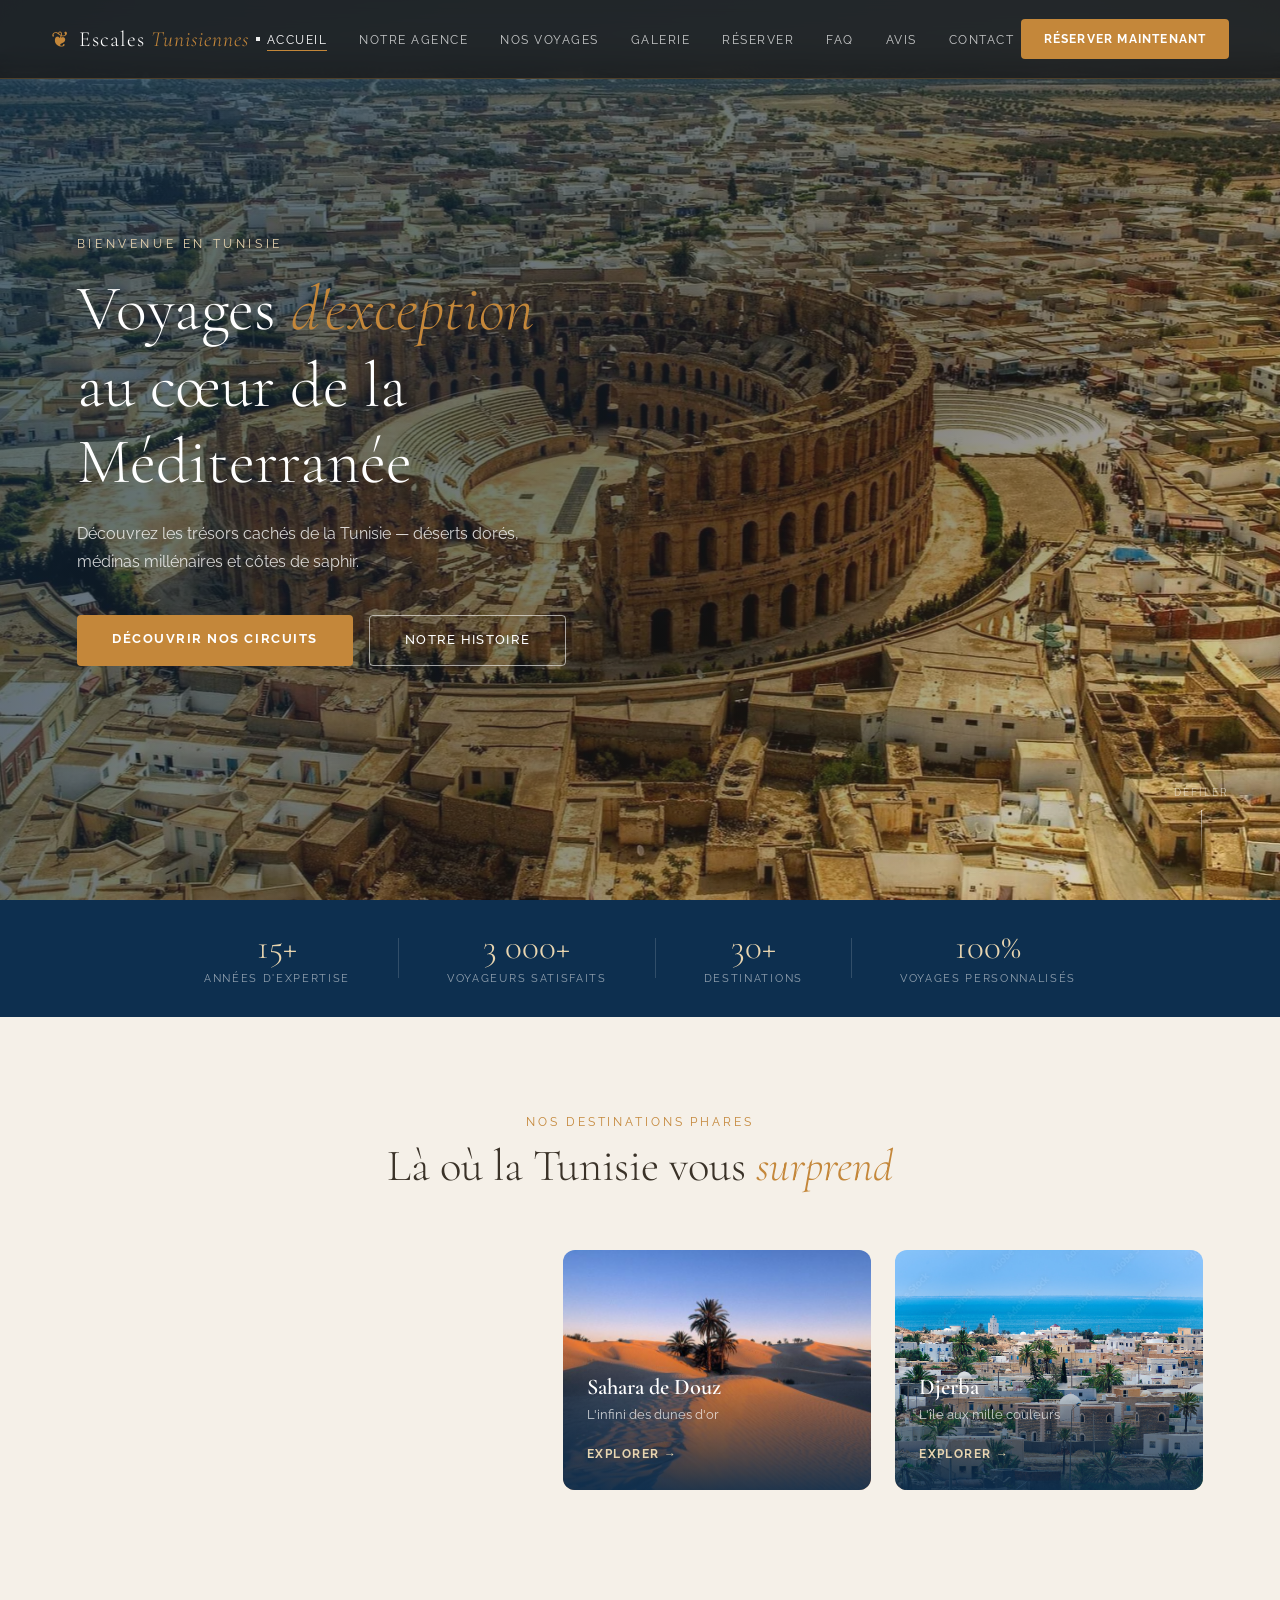
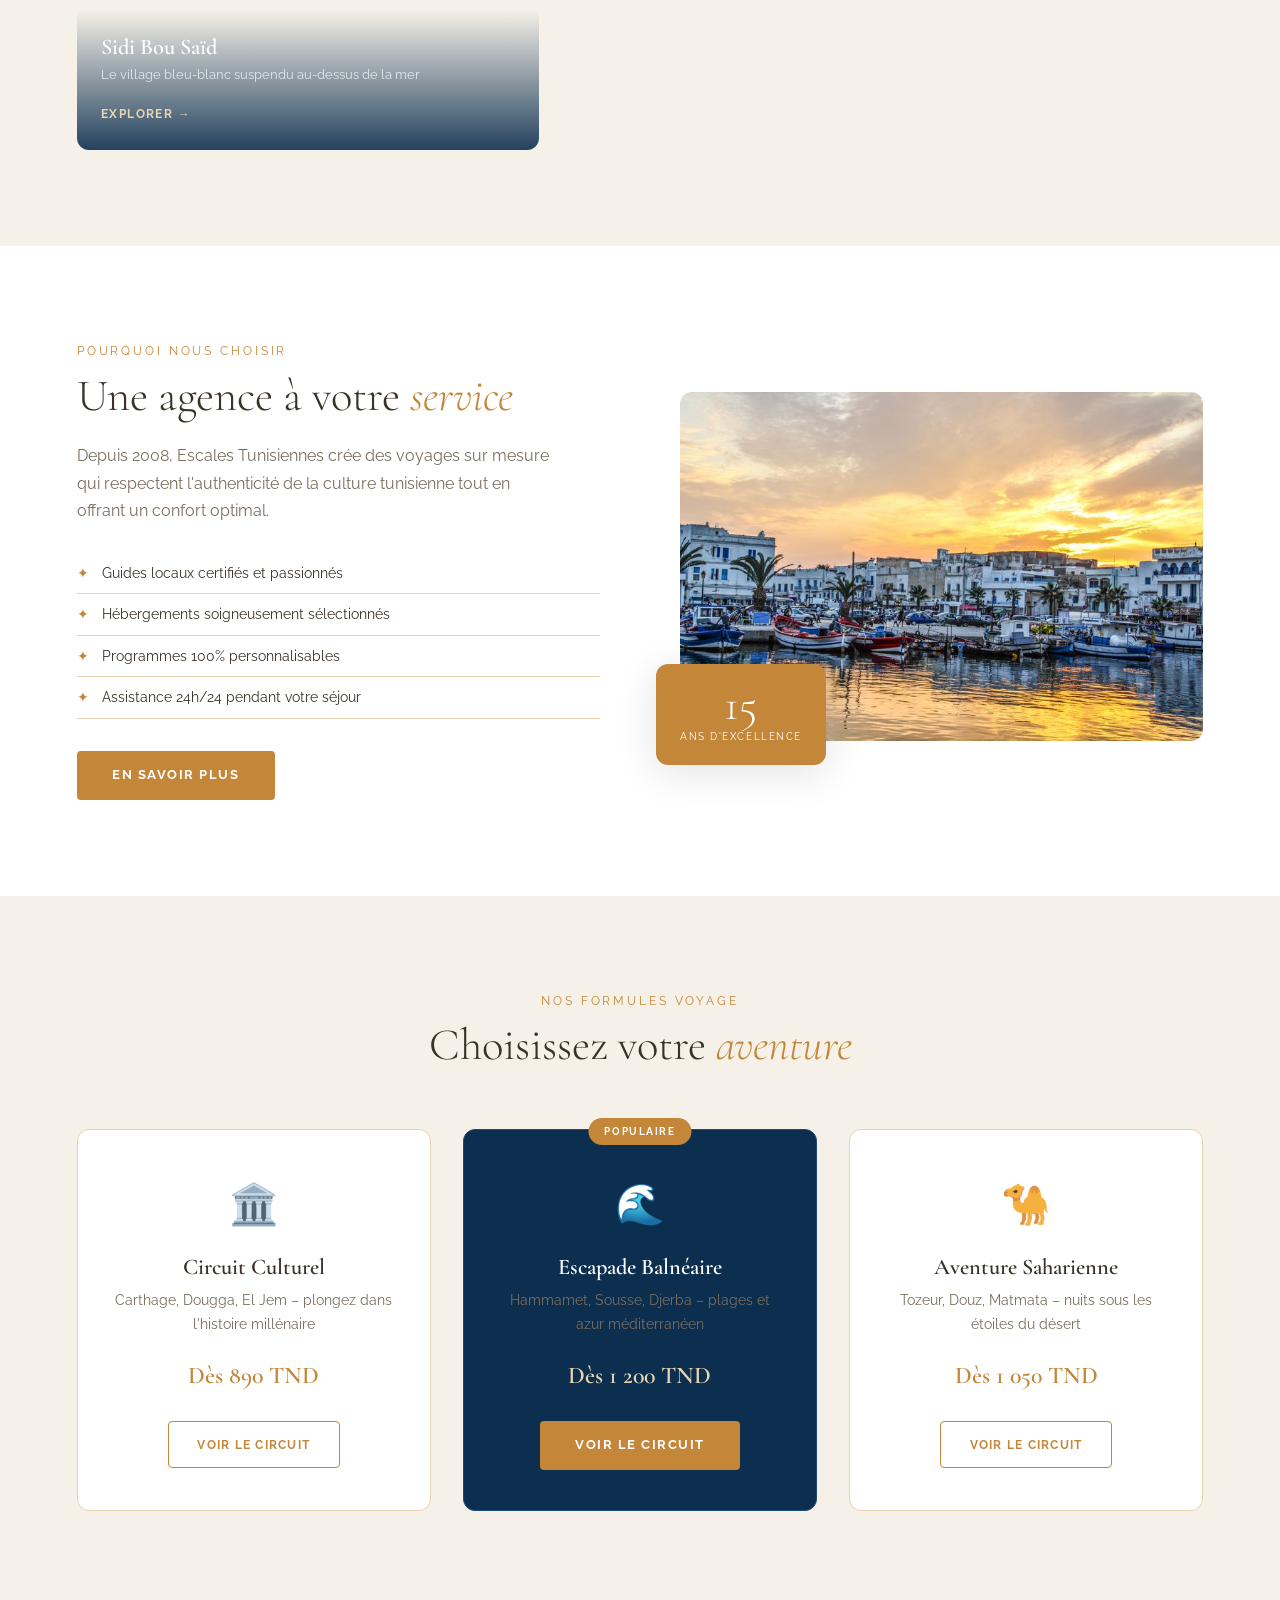
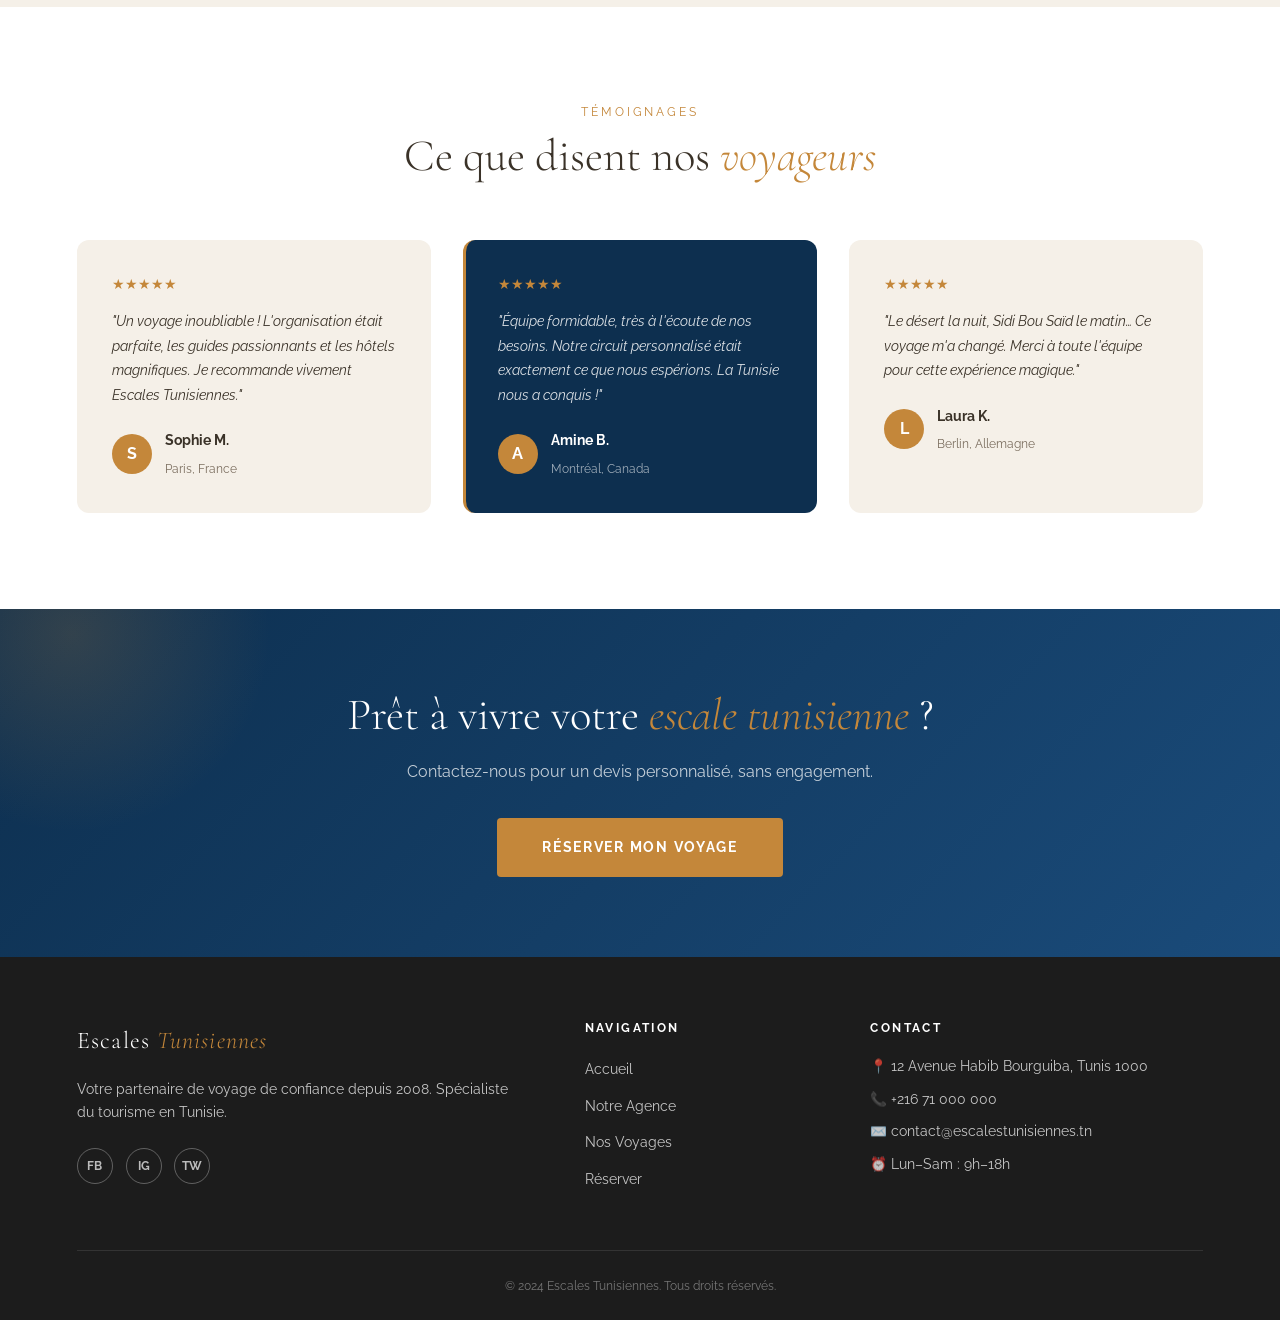
==== index.html @ ea6f3dd5 "project done" ====
<!DOCTYPE html>
<html lang="fr">
<head>
  <meta charset="UTF-8" />
  <meta name="viewport" content="width=device-width, initial-scale=1.0"/>
  <title>Escales Tunisiennes – Agence de Voyage</title>
  <link rel="stylesheet" href="style.css" />
  <link href="https://fonts.googleapis.com/css2?family=Cormorant+Garamond:ital,wght@0,300;0,400;0,600;1,300;1,400&family=Raleway:wght@300;400;500;700&display=swap" rel="stylesheet"/>
</head>
<body>

  <!-- NAVIGATION -->
  <nav class="navbar">
    <div class="nav-logo">
      <span class="logo-arabic">&#x2766;</span>
      <span class="logo-text">Escales <em>Tunisiennes</em></span>
    </div>
    <button class="nav-toggle" aria-label="Ouvrir le menu" aria-expanded="false" type="button">
      <span></span>
      <span></span>
      <span></span>
    </button>
    <ul class="nav-links">
      <li><a href="index.html" class="active">Accueil</a></li>
      <li><a href="about.html">Notre Agence</a></li>
      <li><a href="products.html">Nos Voyages</a></li>
      <li><a href="gallery.html">Galerie</a></li>
      <li><a href="order.html">Réserver</a></li>
      <li><a href="faq.html">FAQ</a></li>
      <li><a href="testimonials.html" >Avis</a></li>
      <li><a href="contact.html">Contact</a></li>
    </ul>
    <a href="order.html" class="nav-cta">Réserver maintenant</a>
  </nav>

  <!-- HERO -->
  <header class="hero">
    <div class="hero-overlay"></div>
    <div class="hero-content">
      <p class="hero-tagline">Bienvenue en Tunisie</p>
      <h1 class="hero-title">Voyages <em>d'exception</em><br/>au cœur de la Méditerranée</h1>
      <p class="hero-sub">Découvrez les trésors cachés de la Tunisie — déserts dorés, médinas millénaires et côtes de saphir.</p>
      <div class="hero-actions">
        <a href="products.html" class="btn-primary">Découvrir nos circuits</a>
        <a href="about.html" class="btn-ghost">Notre histoire</a>
      </div>
    </div>
    <div class="hero-scroll">
      <span>Défiler</span>
      <div class="scroll-line"></div>
    </div>
  </header>

  <!-- STATS -->
  <section class="stats-bar">
    <div class="stat"><span class="stat-num">15+</span><span class="stat-label">Années d'expertise</span></div>
    <div class="stat-divider"></div>
    <div class="stat"><span class="stat-num">3 000+</span><span class="stat-label">Voyageurs satisfaits</span></div>
    <div class="stat-divider"></div>
    <div class="stat"><span class="stat-num">30+</span><span class="stat-label">Destinations</span></div>
    <div class="stat-divider"></div>
    <div class="stat"><span class="stat-num">100%</span><span class="stat-label">Voyages personnalisés</span></div>
  </section>

  <!-- FEATURED DESTINATIONS -->
  <section class="section destinations">
    <div class="section-header">
      <p class="section-label">Nos destinations phares</p>
      <h2>Là où la Tunisie vous <em>surprend</em></h2>
    </div>
    <div class="dest-grid">
      <div class="dest-card dest-large">
        <div class="dest-img" style="background-image:url('src/sidi-bou-said.jpg')"></div>
        <div class="dest-info">
          <h3>Sidi Bou Saïd</h3>
          <p>Le village bleu-blanc suspendu au-dessus de la mer</p>
          <a href="products.html" class="dest-link">Explorer →</a>
        </div>
      </div>
      <div class="dest-card">
        <div class="dest-img" style="background-image:url('src/douz.jpg')"></div>
        <div class="dest-info">
          <h3>Sahara de Douz</h3>
          <p>L'infini des dunes d'or</p>
          <a href="products.html" class="dest-link">Explorer →</a>
        </div>
      </div>
      <div class="dest-card">
        <div class="dest-img" style="background-image:url('src/djerba.jpg')"></div>
        <div class="dest-info">
          <h3>Djerba</h3>
          <p>L'île aux mille couleurs</p>
          <a href="products.html" class="dest-link">Explorer →</a>
        </div>
      </div>
    </div>
  </section>

  <!-- WHY US -->
  <section class="section why-us">
    <div class="why-text">
      <p class="section-label">Pourquoi nous choisir</p>
      <h2>Une agence à votre <em>service</em></h2>
      <p class="why-desc">Depuis 2008, Escales Tunisiennes crée des voyages sur mesure qui respectent l'authenticité de la culture tunisienne tout en offrant un confort optimal.</p>
      <ul class="why-list">
        <li><span class="why-icon">✦</span> Guides locaux certifiés et passionnés</li>
        <li><span class="why-icon">✦</span> Hébergements soigneusement sélectionnés</li>
        <li><span class="why-icon">✦</span> Programmes 100% personnalisables</li>
        <li><span class="why-icon">✦</span> Assistance 24h/24 pendant votre séjour</li>
      </ul>
      <a href="about.html" class="btn-primary">En savoir plus</a>
    </div>
    <div class="why-image">
      <div class="why-img-wrap">
        <img src="src\Le port de Bizerte.jpg" alt="Voyage Tunisie" />
        <div class="why-badge">
          <span class="badge-num">15</span>
          <span class="badge-txt">ans d'excellence</span>
        </div>
      </div>
    </div>
  </section>

  <!-- PACKAGES PREVIEW -->
  <section class="section packages">
    <div class="section-header">
      <p class="section-label">Nos formules voyage</p>
      <h2>Choisissez votre <em>aventure</em></h2>
    </div>
    <div class="pkg-grid">
      <div class="pkg-card">
        <div class="pkg-icon">🏛️</div>
        <h3>Circuit Culturel</h3>
        <p>Carthage, Dougga, El Jem – plongez dans l'histoire millénaire</p>
        <span class="pkg-price">Dès 890 TND</span>
        <a href="products.html" class="btn-outline">Voir le circuit</a>
      </div>
      <div class="pkg-card pkg-featured">
        <div class="pkg-badge-top">Populaire</div>
        <div class="pkg-icon">🌊</div>
        <h3>Escapade Balnéaire</h3>
        <p>Hammamet, Sousse, Djerba – plages et azur méditerranéen</p>
        <span class="pkg-price">Dès 1 200 TND</span>
        <a href="products.html" class="btn-primary">Voir le circuit</a>
      </div>
      <div class="pkg-card">
        <div class="pkg-icon">🐪</div>
        <h3>Aventure Saharienne</h3>
        <p>Tozeur, Douz, Matmata – nuits sous les étoiles du désert</p>
        <span class="pkg-price">Dès 1 050 TND</span>
        <a href="products.html" class="btn-outline">Voir le circuit</a>
      </div>
    </div>
  </section>

  <!-- TESTIMONIALS -->
  <section class="section testimonials">
    <div class="section-header">
      <p class="section-label">Témoignages</p>
      <h2>Ce que disent nos <em>voyageurs</em></h2>
    </div>
    <div class="testi-grid">
      <div class="testi-card">
        <div class="testi-stars">★★★★★</div>
        <p>"Un voyage inoubliable ! L'organisation était parfaite, les guides passionnants et les hôtels magnifiques. Je recommande vivement Escales Tunisiennes."</p>
        <div class="testi-author">
          <div class="testi-avatar">S</div>
          <div><strong>Sophie M.</strong><br/><small>Paris, France</small></div>
        </div>
      </div>
      <div class="testi-card testi-highlight">
        <div class="testi-stars">★★★★★</div>
        <p>"Équipe formidable, très à l'écoute de nos besoins. Notre circuit personnalisé était exactement ce que nous espérions. La Tunisie nous a conquis !"</p>
        <div class="testi-author">
          <div class="testi-avatar">A</div>
          <div><strong>Amine B.</strong><br/><small>Montréal, Canada</small></div>
        </div>
      </div>
      <div class="testi-card">
        <div class="testi-stars">★★★★★</div>
        <p>"Le désert la nuit, Sidi Bou Saïd le matin… Ce voyage m'a changé. Merci à toute l'équipe pour cette expérience magique."</p>
        <div class="testi-author">
          <div class="testi-avatar">L</div>
          <div><strong>Laura K.</strong><br/><small>Berlin, Allemagne</small></div>
        </div>
      </div>
    </div>
  </section>

  <!-- CTA BANNER -->
  <section class="cta-banner">
    <div class="cta-content">
      <h2>Prêt à vivre votre <em>escale tunisienne</em> ?</h2>
      <p>Contactez-nous pour un devis personnalisé, sans engagement.</p>
      <a href="order.html" class="btn-primary btn-large">Réserver mon voyage</a>
    </div>
  </section>

  <!-- FOOTER / CONTACT -->
  <footer id="contact" class="footer">
    <div class="footer-grid">
      <div class="footer-brand">
        <div class="logo-text">Escales <em>Tunisiennes</em></div>
        <p>Votre partenaire de voyage de confiance depuis 2008. Spécialiste du tourisme en Tunisie.</p>
        <div class="social-links">
          <a href="#">FB</a>
          <a href="#">IG</a>
          <a href="#">TW</a>
        </div>
      </div>
      <div class="footer-nav">
        <h4>Navigation</h4>
        <ul>
          <li><a href="index.html">Accueil</a></li>
          <li><a href="about.html">Notre Agence</a></li>
          <li><a href="products.html">Nos Voyages</a></li>
          <li><a href="order.html">Réserver</a></li>
        </ul>
      </div>
      <div class="footer-contact">
        <h4>Contact</h4>
        <p>📍 12 Avenue Habib Bourguiba, Tunis 1000</p>
        <p>📞 +216 71 000 000</p>
        <p>✉️ contact@escalestunisiennes.tn</p>
        <p>⏰ Lun–Sam : 9h–18h</p>
      </div>
    </div>
    <div class="footer-bottom">
      <p>© 2024 Escales Tunisiennes. Tous droits réservés.</p>
    </div>
  </footer>

  <script>
    const navbar = document.querySelector('.navbar');
    const navToggle = document.querySelector('.nav-toggle');

    navToggle.addEventListener('click', () => {
      const isOpen = navbar.classList.toggle('nav-open');
      navToggle.setAttribute('aria-expanded', isOpen);
    });

    document.addEventListener('click', (event) => {
      if (!navbar.contains(event.target) && navbar.classList.contains('nav-open')) {
        navbar.classList.remove('nav-open');
        navToggle.setAttribute('aria-expanded', 'false');
      }
    });
  </script>
</body>
</html>
---- style.css ----
/* ============================================================
   ESCALES TUNISIENNES – Style global
   Esthétique : Méditerranéen luxueux – crème, ocre, bleu saphir
   ============================================================ */

:root {
  --cream:    #F5F0E8;
  --sand:     #E8D5B0;
  --ocre:     #C4873A;
  --ocre-dark:#9E6828;
  --sapphire: #1A4B7A;
  --sapphire-dark: #0D2F4F;
  --olive:    #5C6B3A;
  --dark:     #1C1C1C;
  --white:    #FFFFFF;
  --text:     #3A3228;
  --text-light:#7A6D5E;
  --shadow:   0 8px 40px rgba(28,28,28,0.12);
  --shadow-sm:0 4px 20px rgba(28,28,28,0.08);
  --radius:   4px;
  --radius-lg:12px;
  --font-display: 'Cormorant Garamond', Georgia, serif;
  --font-body:    'Raleway', sans-serif;
  --transition:   0.3s ease;
}

*, *::before, *::after { box-sizing: border-box; margin:0; padding:0; }

html { scroll-behavior: smooth; }

body {
  font-family: var(--font-body);
  color: var(--text);
  background: var(--cream);
  line-height: 1.7;
  overflow-x: hidden;
}

img { max-width:100%; display:block; }
a { text-decoration: none; color: inherit; }
ul { list-style: none; }

/* ── TYPOGRAPHY ── */
h1, h2, h3, h4 { font-family: var(--font-display); line-height: 1.2; }
h1 { font-size: clamp(2.4rem, 5vw, 4.2rem); font-weight: 300; }
h2 { font-size: clamp(1.8rem, 3.5vw, 3rem); font-weight: 300; }
h3 { font-size: 1.4rem; font-weight: 600; }
em { font-style: italic; color: var(--ocre); }

.section-label {
  font-family: var(--font-body);
  font-size: 0.72rem;
  letter-spacing: 0.25em;
  text-transform: uppercase;
  color: var(--ocre);
  margin-bottom: 0.5rem;
}

/* ── BUTTONS ── */
.btn-primary {
  display: inline-block;
  background: var(--ocre);
  color: var(--white);
  padding: 0.85rem 2.2rem;
  font-family: var(--font-body);
  font-size: 0.8rem;
  font-weight: 700;
  letter-spacing: 0.12em;
  text-transform: uppercase;
  border-radius: var(--radius);
  transition: background var(--transition), transform var(--transition);
}
.btn-primary:hover { background: var(--ocre-dark); transform: translateY(-2px); }
.btn-primary.btn-large { padding: 1.1rem 2.8rem; font-size: 0.9rem; }

.btn-ghost {
  display: inline-block;
  color: var(--white);
  border: 1px solid rgba(255,255,255,0.6);
  padding: 0.85rem 2.2rem;
  font-size: 0.8rem;
  font-weight: 500;
  letter-spacing: 0.1em;
  text-transform: uppercase;
  border-radius: var(--radius);
  transition: all var(--transition);
}
.btn-ghost:hover { background: rgba(255,255,255,0.15); }

.btn-outline {
  display: inline-block;
  border: 1.5px solid var(--ocre);
  color: var(--ocre);
  padding: 0.75rem 1.8rem;
  font-size: 0.78rem;
  font-weight: 700;
  letter-spacing: 0.1em;
  text-transform: uppercase;
  border-radius: var(--radius);
  transition: all var(--transition);
}
.btn-outline:hover { background: var(--ocre); color: var(--white); }

/* ── NAVBAR ── */
.navbar {
  position: fixed;
  top: 0; left: 0; right: 0;
  z-index: 100;
  display: flex;
  align-items: center;
  justify-content: space-between;
  padding: 1.2rem 4%;
  background: rgba(28,28,28,0.85);
  backdrop-filter: blur(12px);
  border-bottom: 1px solid rgba(196,135,58,0.3);
}

.nav-logo {
  display: flex;
  align-items: center;
  gap: 0.6rem;
}
.logo-arabic { color: var(--ocre); font-size: 1.4rem; }
.logo-text {
  font-family: var(--font-display);
  font-size: 1.35rem;
  font-weight: 300;
  color: var(--white);
  letter-spacing: 0.05em;
}
.logo-text em { color: var(--ocre); }

.nav-links {
  display: flex;
  gap: 2rem;
}
.nav-links a {
  color: rgba(255,255,255,0.75);
  font-size: 0.78rem;
  letter-spacing: 0.12em;
  text-transform: uppercase;
  transition: color var(--transition);
  position: relative;
}
.nav-links a::after {
  content:'';
  position:absolute;
  bottom:-4px; left:0; right:100%;
  height:1px;
  background: var(--ocre);
  transition: right var(--transition);
}
.nav-links a:hover, .nav-links a.active { color: var(--white); }
.nav-links a:hover::after, .nav-links a.active::after { right:0; }

.nav-cta {
  background: var(--ocre);
  color: var(--white);
  padding: 0.6rem 1.4rem;
  font-size: 0.75rem;
  font-weight: 700;
  letter-spacing: 0.1em;
  text-transform: uppercase;
  border-radius: var(--radius);
  transition: background var(--transition);
}
.nav-cta:hover { background: var(--ocre-dark); }

/* ── HERO ── */
.hero {
  position: relative;
  min-height: 100vh;
  display: flex;
  align-items: center;
  background: url('src/fs9cuqwn1dnae8w67g74.webp') center/cover no-repeat;
  overflow: hidden;
}
.hero-overlay {
  position: absolute;
  inset: 0;
  background: linear-gradient(135deg, rgba(13,47,79,0.75) 0%, rgba(28,28,28,0.55) 60%, rgba(196,135,58,0.2) 100%);
}
.hero-content {
  position: relative;
  z-index: 2;
  max-width: 720px;
  padding: 0 6%;
  animation: fadeUp 1s ease forwards;
}
.hero-tagline {
  font-size: 0.75rem;
  letter-spacing: 0.3em;
  text-transform: uppercase;
  color: var(--sand);
  margin-bottom: 1rem;
}
.hero-title {
  color: var(--white);
  margin-bottom: 1.2rem;
}
.hero-sub {
  color: rgba(255,255,255,0.8);
  font-size: 1rem;
  max-width: 500px;
  margin-bottom: 2.5rem;
}
.hero-actions { display: flex; gap: 1rem; flex-wrap: wrap; }

.hero-scroll {
  position: absolute;
  bottom: 2.5rem;
  right: 4%;
  display: flex;
  flex-direction: column;
  align-items: center;
  gap: 0.5rem;
  color: rgba(255,255,255,0.6);
  font-size: 0.65rem;
  letter-spacing: 0.2em;
  text-transform: uppercase;
}
.scroll-line {
  width: 1px;
  height: 50px;
  background: linear-gradient(to bottom, rgba(255,255,255,0.6), transparent);
  animation: scrollPulse 2s ease-in-out infinite;
}

/* ── STATS BAR ── */
.stats-bar {
  display: flex;
  justify-content: center;
  align-items: center;
  gap: 0;
  background: var(--sapphire-dark);
  padding: 1.8rem 4%;
}
.stat { text-align: center; padding: 0 3rem; }
.stat-num {
  display: block;
  font-family: var(--font-display);
  font-size: 2.2rem;
  font-weight: 300;
  color: var(--sand);
  line-height: 1;
}
.stat-label {
  display: block;
  font-size: 0.7rem;
  letter-spacing: 0.15em;
  text-transform: uppercase;
  color: rgba(255,255,255,0.55);
  margin-top: 0.3rem;
}
.stat-divider { width: 1px; height: 40px; background: rgba(255,255,255,0.15); }

/* ── SECTION GENERIC ── */
.section { padding: 6rem 6%; }
.section-header {
  text-align: center;
  margin-bottom: 3.5rem;
}
.section-header h2 { margin-top: 0.3rem; }

/* ── DESTINATIONS ── */
.dest-grid {
  display: grid;
  grid-template-columns: 1.5fr 1fr 1fr;
  gap: 1.5rem;
}
.dest-card {
  position: relative;
  overflow: hidden;
  border-radius: var(--radius-lg);
  cursor: pointer;
}
.dest-large { grid-row: span 2; }
.dest-img {
  width: 100%;
  height: 100%;
  min-height: 240px;
  background-size: cover;
  background-position: center;
  transition: transform 0.6s ease;
}
.dest-large .dest-img { min-height: 500px; }
.dest-card:hover .dest-img { transform: scale(1.05); }
.dest-info {
  position: absolute;
  bottom: 0; left: 0; right: 0;
  padding: 1.5rem;
  background: linear-gradient(to top, rgba(13,47,79,0.9), transparent);
  color: var(--white);
}
.dest-info h3 { font-size: 1.4rem; margin-bottom: 0.2rem; }
.dest-info p { font-size: 0.82rem; color: rgba(255,255,255,0.75); margin-bottom: 0.8rem; }
.dest-link {
  font-size: 0.75rem;
  font-weight: 700;
  letter-spacing: 0.12em;
  color: var(--sand);
  text-transform: uppercase;
}

/* ── WHY US ── */
.why-us {
  display: grid;
  grid-template-columns: 1fr 1fr;
  gap: 5rem;
  align-items: center;
  background: var(--white);
}
.why-desc { color: var(--text-light); margin: 1.2rem 0 1.8rem; max-width: 480px; }
.why-list { margin-bottom: 2rem; }
.why-list li {
  display: flex;
  align-items: center;
  gap: 0.8rem;
  padding: 0.5rem 0;
  font-size: 0.9rem;
  border-bottom: 1px solid var(--sand);
}
.why-icon { color: var(--ocre); font-size: 0.9rem; }

.why-img-wrap { position: relative; display: inline-block; }
.why-img-wrap img { border-radius: var(--radius-lg); width: 100%; max-height: 480px; object-fit: cover; }
.why-badge {
  position: absolute;
  bottom: -1.5rem;
  left: -1.5rem;
  background: var(--ocre);
  color: var(--white);
  padding: 1.2rem 1.5rem;
  border-radius: var(--radius-lg);
  text-align: center;
  box-shadow: var(--shadow);
}
.badge-num { display: block; font-family: var(--font-display); font-size: 2.8rem; font-weight: 300; line-height: 1; }
.badge-txt { display: block; font-size: 0.65rem; letter-spacing: 0.15em; text-transform: uppercase; }

/* ── PACKAGES ── */
.packages { background: var(--cream); }
.pkg-grid {
  display: grid;
  grid-template-columns: repeat(3, 1fr);
  gap: 2rem;
}
.pkg-card {
  background: var(--white);
  border: 1px solid var(--sand);
  border-radius: var(--radius-lg);
  padding: 2.5rem 2rem;
  text-align: center;
  transition: transform var(--transition), box-shadow var(--transition);
  position: relative;
}
.pkg-card:hover { transform: translateY(-6px); box-shadow: var(--shadow); }
.pkg-featured {
  background: var(--sapphire-dark);
  border-color: var(--sapphire);
  color: var(--white);
}
.pkg-featured h3, .pkg-featured p { color: var(--white); }
.pkg-featured p { color: rgba(255,255,255,0.75); }
.pkg-badge-top {
  position: absolute;
  top: -0.75rem;
  left: 50%;
  transform: translateX(-50%);
  background: var(--ocre);
  color: var(--white);
  font-size: 0.65rem;
  font-weight: 700;
  letter-spacing: 0.15em;
  text-transform: uppercase;
  padding: 0.3rem 1rem;
  border-radius: 20px;
}
.pkg-icon { font-size: 2.5rem; margin-bottom: 1rem; }
.pkg-card h3 { margin-bottom: 0.5rem; }
.pkg-card p { font-size: 0.88rem; color: var(--text-light); margin-bottom: 1.2rem; }
.pkg-price {
  display: block;
  font-family: var(--font-display);
  font-size: 1.5rem;
  font-weight: 600;
  color: var(--ocre);
  margin-bottom: 1.5rem;
}
.pkg-featured .pkg-price { color: var(--sand); }

/* ── TESTIMONIALS ── */
.testimonials { background: var(--white); }
.testi-grid { display: grid; grid-template-columns: repeat(3,1fr); gap: 2rem; }
.testi-card {
  background: var(--cream);
  border-radius: var(--radius-lg);
  padding: 2rem;
  border-left: 3px solid transparent;
  transition: border-color var(--transition);
}
.testi-card:hover { border-left-color: var(--ocre); }
.testi-highlight { background: var(--sapphire-dark); color: var(--white); border-left-color: var(--ocre); }
.testi-highlight p { color: rgba(255,255,255,0.85); }
.testi-stars { color: var(--ocre); font-size: 0.9rem; margin-bottom: 0.8rem; }
.testi-card p { font-size: 0.9rem; font-style: italic; margin-bottom: 1.2rem; line-height: 1.7; }
.testi-author { display: flex; align-items: center; gap: 0.8rem; }
.testi-avatar {
  width: 40px; height: 40px;
  background: var(--ocre);
  color: var(--white);
  border-radius: 50%;
  display: flex; align-items: center; justify-content: center;
  font-weight: 700;
  font-size: 1rem;
}
.testi-author strong { font-size: 0.88rem; }
.testi-author small { font-size: 0.75rem; color: var(--text-light); }
.testi-highlight .testi-author small { color: rgba(255,255,255,0.6); }

/* ── CTA BANNER ── */
.cta-banner {
  background: linear-gradient(135deg, var(--sapphire-dark), var(--sapphire));
  padding: 5rem 6%;
  text-align: center;
  position: relative;
  overflow: hidden;
}
.cta-banner::before {
  content: '';
  position: absolute;
  top: -50%; left: -10%;
  width: 400px; height: 400px;
  background: radial-gradient(circle, rgba(196,135,58,0.2) 0%, transparent 70%);
  border-radius: 50%;
}
.cta-content { position: relative; z-index: 1; }
.cta-banner h2 { color: var(--white); font-size: clamp(1.8rem,3.5vw,2.8rem); margin-bottom: 1rem; }
.cta-banner p { color: rgba(255,255,255,0.75); margin-bottom: 2rem; }

/* ── FOOTER ── */
.footer { background: var(--dark); color: rgba(255,255,255,0.75); padding: 4rem 6% 0; }
.footer-grid { display: grid; grid-template-columns: 2fr 1fr 1.5fr; gap: 4rem; padding-bottom: 3rem; border-bottom: 1px solid rgba(255,255,255,0.1); }
.footer-brand .logo-text { font-size: 1.5rem; display: block; margin-bottom: 1rem; color: var(--white); }
.footer-brand p { font-size: 0.85rem; line-height: 1.7; margin-bottom: 1.5rem; }
.social-links { display: flex; gap: 0.8rem; }
.social-links a {
  width: 36px; height: 36px;
  border: 1px solid rgba(255,255,255,0.3);
  color: rgba(255,255,255,0.7);
  display: flex; align-items: center; justify-content: center;
  border-radius: 50%;
  font-size: 0.75rem;
  font-weight: 700;
  transition: all var(--transition);
}
.social-links a:hover { background: var(--ocre); border-color: var(--ocre); color: var(--white); }

.footer-nav h4, .footer-contact h4 {
  color: var(--white);
  font-family: var(--font-body);
  font-size: 0.75rem;
  letter-spacing: 0.2em;
  text-transform: uppercase;
  margin-bottom: 1.2rem;
}
.footer-nav ul li { margin-bottom: 0.6rem; }
.footer-nav a { font-size: 0.88rem; transition: color var(--transition); }
.footer-nav a:hover { color: var(--ocre); }
.footer-contact p { font-size: 0.85rem; margin-bottom: 0.6rem; }

.footer-bottom {
  padding: 1.5rem 0;
  text-align: center;
  font-size: 0.78rem;
  color: rgba(255,255,255,0.4);
}

/* ─────────────────────────────────────────────────────
   ABOUT PAGE
───────────────────────────────────────────────────── */
.page-hero {
  height: 45vh;
  min-height: 300px;
  display: flex;
  align-items: flex-end;
  padding: 3rem 6%;
  position: relative;
  background: url('src/fs9cuqwn1dnae8w67g74.webp') center/cover no-repeat;
}
.page-hero::after {
  content: '';
  position: absolute;
  inset: 0;
  background: linear-gradient(to top, rgba(13,47,79,0.85) 0%, rgba(13,47,79,0.3) 100%);
}
.page-hero-content { position: relative; z-index: 1; }
.page-hero-content .section-label { display: block; margin-bottom: 0.4rem; }
.page-hero-content h1 { color: var(--white); }

.about-intro {
  display: grid;
  grid-template-columns: 1fr 1fr;
  gap: 5rem;
  align-items: center;
  padding: 6rem 6%;
  background: var(--white);
}
.about-intro img { border-radius: var(--radius-lg); width: 100%; object-fit: cover; max-height: 420px; }
.about-intro h2 { margin-bottom: 1.2rem; }
.about-intro p { color: var(--text-light); margin-bottom: 1rem; font-size: 0.95rem; }

.timeline { padding: 6rem 6%; background: var(--cream); }
.timeline-title { text-align: center; margin-bottom: 4rem; }
.timeline-items { position: relative; max-width: 700px; margin: 0 auto; }
.timeline-items::before {
  content: '';
  position: absolute;
  top: 0; bottom: 0;
  left: 50%;
  width: 1px;
  background: var(--sand);
}
.tl-item {
  display: flex;
  gap: 2rem;
  margin-bottom: 2.5rem;
  position: relative;
}
.tl-item:nth-child(even) { flex-direction: row-reverse; }
.tl-year {
  min-width: 80px;
  text-align: right;
  font-family: var(--font-display);
  font-size: 1.4rem;
  color: var(--ocre);
  font-weight: 600;
  padding-top: 0.2rem;
}
.tl-item:nth-child(even) .tl-year { text-align: left; }
.tl-dot {
  position: absolute;
  top: 0.4rem;
  left: calc(50% - 7px);
  width: 14px; height: 14px;
  border-radius: 50%;
  background: var(--ocre);
  border: 2px solid var(--cream);
}
.tl-text h4 { font-family: var(--font-body); font-weight: 700; margin-bottom: 0.3rem; }
.tl-text p { font-size: 0.88rem; color: var(--text-light); }

.team-section { padding: 6rem 6%; background: var(--white); }
.team-section .section-header { margin-bottom: 3rem; }
.team-grid { display: grid; grid-template-columns: repeat(3,1fr); gap: 2rem; }
.team-card { text-align: center; }
.team-avatar {
  width: 120px; height: 120px;
  border-radius: 50%;
  margin: 0 auto 1.2rem;
  overflow: hidden;
  border: 3px solid var(--sand);
}
.team-avatar img { width: 100%; height: 100%; object-fit: cover; }
.team-card h3 { font-size: 1.1rem; margin-bottom: 0.2rem; }
.team-card .team-role {
  font-size: 0.75rem;
  letter-spacing: 0.15em;
  text-transform: uppercase;
  color: var(--ocre);
  margin-bottom: 0.6rem;
}
.team-card p { font-size: 0.85rem; color: var(--text-light); }

/* ─────────────────────────────────────────────────────
   PRODUCTS PAGE
───────────────────────────────────────────────────── */
.products-intro { padding: 4rem 6% 2rem; text-align: center; }
.products-intro p { max-width: 580px; margin: 0.8rem auto 0; color: var(--text-light); }

.product-filter {
  display: flex;
  justify-content: center;
  gap: 1rem;
  padding: 1.5rem 6%;
  flex-wrap: wrap;
}
.filter-btn {
  background: none;
  border: 1px solid var(--sand);
  color: var(--text);
  padding: 0.55rem 1.4rem;
  font-family: var(--font-body);
  font-size: 0.78rem;
  letter-spacing: 0.12em;
  text-transform: uppercase;
  border-radius: 30px;
  cursor: pointer;
  transition: all var(--transition);
}
.filter-btn:hover, .filter-btn.active { background: var(--ocre); border-color: var(--ocre); color: var(--white); }

.products-grid { padding: 2rem 6% 6rem; display: grid; grid-template-columns: repeat(3,1fr); gap: 2rem; }
.product-card {
  background: var(--white);
  border-radius: var(--radius-lg);
  overflow: hidden;
  box-shadow: var(--shadow-sm);
  transition: transform var(--transition), box-shadow var(--transition);
}
.product-card:hover { transform: translateY(-6px); box-shadow: var(--shadow); }
.product-img { height: 220px; overflow: hidden; }
.product-img img { width: 100%; height: 100%; object-fit: cover; transition: transform 0.5s; }
.product-card:hover .product-img img { transform: scale(1.06); }
.product-body { padding: 1.5rem; }
.product-tags { display: flex; gap: 0.4rem; margin-bottom: 0.8rem; flex-wrap: wrap; }
.tag {
  font-size: 0.65rem;
  letter-spacing: 0.12em;
  text-transform: uppercase;
  background: var(--cream);
  color: var(--text-light);
  padding: 0.2rem 0.7rem;
  border-radius: 20px;
}
.tag.culture { background: #FFF3E0; color: #C4873A; }
.tag.beach { background: #E0F0FF; color: #1A4B7A; }
.tag.desert { background: #FEF3C7; color: #92400E; }
.product-body h3 { margin-bottom: 0.4rem; }
.product-body p { font-size: 0.85rem; color: var(--text-light); margin-bottom: 1.2rem; }
.product-footer {
  display: flex;
  align-items: center;
  justify-content: space-between;
  padding: 1rem 1.5rem;
  border-top: 1px solid var(--sand);
  background: var(--cream);
}
.product-price { font-family: var(--font-display); font-size: 1.3rem; color: var(--ocre); font-weight: 600; }
.product-price small { font-family: var(--font-body); font-size: 0.72rem; color: var(--text-light); }
.product-meta { font-size: 0.78rem; color: var(--text-light); }

/* ─────────────────────────────────────────────────────
   ORDER PAGE
───────────────────────────────────────────────────── */
.order-layout { display: grid; grid-template-columns: 2fr 1fr; gap: 3rem; padding: 4rem 6% 6rem; align-items: start; }
.order-form-wrap { background: var(--white); border-radius: var(--radius-lg); padding: 2.5rem; box-shadow: var(--shadow-sm); }
.order-summary-wrap { background: var(--sapphire-dark); color: var(--white); border-radius: var(--radius-lg); padding: 2rem; position: sticky; top: 100px; }

.order-steps { display: flex; gap: 0; margin-bottom: 2.5rem; }
.step {
  flex: 1;
  text-align: center;
  padding: 0.8rem 0.5rem;
  font-size: 0.75rem;
  letter-spacing: 0.1em;
  text-transform: uppercase;
  color: var(--text-light);
  border-bottom: 2px solid var(--sand);
  cursor: pointer;
  transition: all var(--transition);
}
.step.active { color: var(--ocre); border-bottom-color: var(--ocre); font-weight: 700; }
.step.done { color: var(--olive); border-bottom-color: var(--olive); }

.form-step { display: none; }
.form-step.active { display: block; }

.form-section-title {
  font-family: var(--font-display);
  font-size: 1.6rem;
  font-weight: 300;
  margin-bottom: 1.8rem;
  padding-bottom: 0.8rem;
  border-bottom: 1px solid var(--sand);
}

.form-row { display: grid; grid-template-columns: 1fr 1fr; gap: 1.2rem; margin-bottom: 1.2rem; }
.form-row.full { grid-template-columns: 1fr; }

.form-group { display: flex; flex-direction: column; gap: 0.4rem; }
.form-group label {
  font-size: 0.73rem;
  font-weight: 700;
  letter-spacing: 0.12em;
  text-transform: uppercase;
  color: var(--text-light);
}
.form-group input,
.form-group select,
.form-group textarea {
  border: 1.5px solid var(--sand);
  background: var(--cream);
  border-radius: var(--radius);
  padding: 0.8rem 1rem;
  font-family: var(--font-body);
  font-size: 0.9rem;
  color: var(--text);
  transition: border-color var(--transition);
  outline: none;
}
.form-group input:focus,
.form-group select:focus,
.form-group textarea:focus { border-color: var(--ocre); background: var(--white); }
.form-group textarea { resize: vertical; min-height: 100px; }

.payment-options { display: grid; grid-template-columns: repeat(3,1fr); gap: 1rem; margin-bottom: 1.5rem; }
.pay-option {
  border: 1.5px solid var(--sand);
  border-radius: var(--radius);
  padding: 1rem;
  text-align: center;
  cursor: pointer;
  transition: all var(--transition);
}
.pay-option:hover, .pay-option.selected { border-color: var(--ocre); background: #FFF8F0; }
.pay-option .pay-icon { font-size: 1.8rem; display: block; margin-bottom: 0.4rem; }
.pay-option span:last-child { font-size: 0.75rem; font-weight: 700; letter-spacing: 0.08em; }

.form-nav { display: flex; justify-content: space-between; margin-top: 2rem; padding-top: 1.5rem; border-top: 1px solid var(--sand); }
.btn-back { background: none; border: 1.5px solid var(--sand); color: var(--text); padding: 0.8rem 1.8rem; font-family: var(--font-body); font-size: 0.78rem; font-weight: 700; letter-spacing: 0.1em; text-transform: uppercase; border-radius: var(--radius); cursor: pointer; transition: all var(--transition); }
.btn-back:hover { border-color: var(--text); }
.btn-next { background: var(--ocre); color: var(--white); border: none; padding: 0.8rem 2rem; font-family: var(--font-body); font-size: 0.78rem; font-weight: 700; letter-spacing: 0.1em; text-transform: uppercase; border-radius: var(--radius); cursor: pointer; transition: background var(--transition); }
.btn-next:hover { background: var(--ocre-dark); }

.order-summary-wrap h3 { font-family: var(--font-display); font-size: 1.4rem; font-weight: 300; color: var(--white); margin-bottom: 1.5rem; border-bottom: 1px solid rgba(255,255,255,0.2); padding-bottom: 0.8rem; }
.summary-item { display: flex; justify-content: space-between; padding: 0.6rem 0; font-size: 0.88rem; border-bottom: 1px solid rgba(255,255,255,0.1); }
.summary-item span:first-child { color: rgba(255,255,255,0.7); }
.summary-total { display: flex; justify-content: space-between; padding: 1rem 0 0; font-weight: 700; font-size: 1rem; margin-top: 0.5rem; }
.summary-total span:last-child { color: var(--sand); font-family: var(--font-display); font-size: 1.3rem; }

.confirm-section { text-align: center; padding: 2rem; }
.confirm-icon { font-size: 4rem; margin-bottom: 1rem; }
.confirm-section h2 { color: var(--sapphire-dark); margin-bottom: 0.5rem; }
.confirm-section p { color: var(--text-light); margin-bottom: 2rem; }

/* ── ANIMATIONS ── */
@keyframes fadeUp {
  from { opacity: 0; transform: translateY(30px); }
  to   { opacity: 1; transform: translateY(0); }
}
@keyframes scrollPulse {
  0%, 100% { opacity: 0.6; }
  50%       { opacity: 1; }
}


.testi-intro { padding: 4rem 6% 2rem; text-align: center; }
    .testi-intro p { max-width: 560px; margin: 0.8rem auto 0; color: var(--text-light); }

    /* Stats satisfaction */
    .satisfaction-bar {
      display: grid;
      grid-template-columns: repeat(4, 1fr);
      gap: 0;
      background: var(--ocre);
      padding: 2.5rem 6%;
      text-align: center;
    }
    .sat-item { padding: 0 1.5rem; }
    .sat-item + .sat-item { border-left: 1px solid rgba(255,255,255,0.3); }
    .sat-num {
      display: block;
      font-family: var(--font-display);
      font-size: 2.5rem;
      font-weight: 300;
      color: var(--white);
      line-height: 1;
    }
    .sat-label {
      display: block;
      font-size: 0.72rem;
      letter-spacing: 0.15em;
      text-transform: uppercase;
      color: rgba(255,255,255,0.8);
      margin-top: 0.4rem;
    }

    /* Grille témoignages */
    .testimonials-full {
      padding: 4rem 6%;
      display: grid;
      grid-template-columns: repeat(3, 1fr);
      gap: 2rem;
    }
    .testi-full-card {
      background: var(--white);
      border-radius: var(--radius-lg);
      padding: 2rem;
      box-shadow: var(--shadow-sm);
      border-top: 3px solid transparent;
      transition: border-color var(--transition), transform var(--transition);
      display: flex;
      flex-direction: column;
    }
    .testi-full-card:hover { border-top-color: var(--ocre); transform: translateY(-4px); }
    .testi-full-card .stars { color: var(--ocre); font-size: 1rem; margin-bottom: 1rem; letter-spacing: 0.1em; }
    .testi-full-card .quote {
      font-family: var(--font-display);
      font-size: 1.05rem;
      font-weight: 300;
      color: var(--text);
      line-height: 1.7;
      flex-grow: 1;
      margin-bottom: 1.5rem;
      font-style: italic;
    }
    .quote-mark { color: var(--ocre); font-size: 3rem; line-height: 0; vertical-align: -0.6em; font-style: normal; }
    .testi-meta {
      display: flex;
      align-items: center;
      gap: 1rem;
      padding-top: 1.2rem;
      border-top: 1px solid var(--sand);
    }
    .testi-avatar-lg {
      width: 52px; height: 52px;
      border-radius: 50%;
      background: var(--sapphire-dark);
      color: var(--white);
      display: flex; align-items: center; justify-content: center;
      font-family: var(--font-display);
      font-size: 1.3rem;
      flex-shrink: 0;
      border: 2px solid var(--sand);
    }
    .testi-info strong { display: block; font-size: 0.92rem; }
    .testi-info small { color: var(--text-light); font-size: 0.78rem; }
    .testi-tag {
      margin-top: 0.3rem;
      font-size: 0.65rem;
      letter-spacing: 0.1em;
      text-transform: uppercase;
      background: #FFF3E0;
      color: var(--ocre);
      padding: 0.15rem 0.6rem;
      border-radius: 20px;
      display: inline-block;
    }

    /* Témoignage vedette */
    .featured-testi {
      background: var(--sapphire-dark);
      padding: 5rem 6%;
      text-align: center;
    }
    .featured-testi .section-label { color: var(--sand); }
    .featured-testi h2 { color: var(--white); margin-bottom: 3rem; }
    .featured-quote {
      max-width: 780px;
      margin: 0 auto 2.5rem;
      font-family: var(--font-display);
      font-size: clamp(1.3rem, 2.5vw, 1.9rem);
      font-weight: 300;
      font-style: italic;
      color: rgba(255,255,255,0.9);
      line-height: 1.6;
    }
    .featured-author {
      display: flex;
      align-items: center;
      justify-content: center;
      gap: 1rem;
    }
    .featured-avatar {
      width: 64px; height: 64px;
      border-radius: 50%;
      border: 2px solid var(--sand);
      overflow: hidden;
    }
    .featured-avatar img { width: 100%; height: 100%; object-fit: cover; }
    .featured-author strong { color: var(--white); display: block; }
    .featured-author small { color: rgba(255,255,255,0.6); font-size: 0.82rem; }

    /* Formulaire avis */
    .leave-review {
      padding: 5rem 6%;
      background: var(--cream);
    }
    .leave-review .section-header { text-align: center; margin-bottom: 3rem; }
    .review-form {
      max-width: 700px;
      margin: 0 auto;
      background: var(--white);
      border-radius: var(--radius-lg);
      padding: 2.5rem;
      box-shadow: var(--shadow-sm);
    }
    .review-form .form-row { display: grid; grid-template-columns: 1fr 1fr; gap: 1.2rem; margin-bottom: 1.2rem; }
    .review-form .form-row.full { grid-template-columns: 1fr; }
    .review-form .form-group { display: flex; flex-direction: column; gap: 0.4rem; }
    .review-form label {
      font-size: 0.73rem; font-weight: 700;
      letter-spacing: 0.12em; text-transform: uppercase; color: var(--text-light);
    }
    .review-form input,
    .review-form select,
    .review-form textarea {
      border: 1.5px solid var(--sand); background: var(--cream);
      border-radius: var(--radius); padding: 0.8rem 1rem;
      font-family: var(--font-body); font-size: 0.9rem; color: var(--text);
      transition: border-color var(--transition); outline: none;
    }
    .review-form input:focus,
    .review-form select:focus,
    .review-form textarea:focus { border-color: var(--ocre); background: var(--white); }
    .review-form textarea { resize: vertical; min-height: 120px; }
    .star-rating { display: flex; gap: 0.4rem; margin-top: 0.4rem; }
    .star-rating span {
      font-size: 1.8rem;
      color: var(--sand);
      cursor: pointer;
      transition: color var(--transition);
    }
    .star-rating span:hover,
    .star-rating span.active { color: var(--ocre); }
    .review-submit { margin-top: 1.5rem; display: flex; justify-content: flex-end; }

    /* Responsive */
    @media (max-width: 900px) {
      .testimonials-full { grid-template-columns: 1fr 1fr; }
      .satisfaction-bar { grid-template-columns: 1fr 1fr; gap: 1.5rem; }
      .sat-item + .sat-item { border-left: none; }
    }
    @media (max-width: 600px) {
      .testimonials-full { grid-template-columns: 1fr; }
      .review-form .form-row { grid-template-columns: 1fr; }
    }


    .gallery-intro { padding: 4rem 6% 2rem; text-align: center; }
    .gallery-intro p { max-width: 580px; margin: 0.8rem auto 0; color: var(--text-light); }

    .gallery-filter {
      display: flex;
      justify-content: center;
      gap: 1rem;
      padding: 1.5rem 6%;
      flex-wrap: wrap;
    }

    .gallery-grid {
      padding: 2rem 6% 5rem;
      columns: 3;
      column-gap: 1.2rem;
    }
    .gallery-item {
      break-inside: avoid;
      margin-bottom: 1.2rem;
      border-radius: var(--radius);
      overflow: hidden;
      position: relative;
      cursor: pointer;
    }
    .gallery-item img {
      width: 100%;
      display: block;
      transition: transform 0.5s ease;
    }
    .gallery-item:hover img { transform: scale(1.05); }
    .gallery-overlay {
      position: absolute;
      inset: 0;
      background: linear-gradient(to top, rgba(13,47,79,0.85) 0%, transparent 55%);
      opacity: 0;
      transition: opacity var(--transition);
      display: flex;
      align-items: flex-end;
      padding: 1rem;
    }
    .gallery-item:hover .gallery-overlay { opacity: 1; }
    .gallery-overlay span {
      color: var(--white);
      font-size: 0.82rem;
      font-weight: 600;
      letter-spacing: 0.1em;
      text-transform: uppercase;
    }

    /* Lightbox */
    .lightbox {
      display: none;
      position: fixed;
      inset: 0;
      background: rgba(13,47,79,0.96);
      z-index: 500;
      align-items: center;
      justify-content: center;
      flex-direction: column;
    }
    .lightbox.open { display: flex; }
    .lightbox img {
      max-width: 90vw;
      max-height: 80vh;
      border-radius: var(--radius);
      box-shadow: 0 20px 60px rgba(0,0,0,0.5);
    }
    .lightbox-caption {
      color: rgba(255,255,255,0.8);
      font-size: 0.85rem;
      margin-top: 1rem;
      letter-spacing: 0.1em;
    }
    .lightbox-close {
      position: absolute;
      top: 1.5rem; right: 2rem;
      color: var(--white);
      font-size: 2rem;
      cursor: pointer;
      background: none;
      border: none;
      line-height: 1;
    }
    .lightbox-nav {
      position: absolute;
      top: 50%; transform: translateY(-50%);
      background: rgba(255,255,255,0.1);
      border: none;
      color: var(--white);
      font-size: 1.8rem;
      width: 50px; height: 50px;
      border-radius: 50%;
      cursor: pointer;
      transition: background var(--transition);
      display: flex; align-items: center; justify-content: center;
    }
    .lightbox-nav:hover { background: rgba(196,135,58,0.6); }
    .lightbox-prev { left: 2rem; }
    .lightbox-next { right: 2rem; }

    /* Video section */
    .video-section {
      padding: 4rem 6%;
      background: var(--sapphire-dark);
      text-align: center;
    }
    .video-section .section-label { color: var(--sand); }
    .video-section h2 { color: var(--white); margin-bottom: 2rem; }
    .video-grid {
      display: grid;
      grid-template-columns: repeat(3, 1fr);
      gap: 1.5rem;
      max-width: 900px;
      margin: 0 auto;
    }
    .video-thumb {
      position: relative;
      border-radius: var(--radius);
      overflow: hidden;
      cursor: pointer;
      aspect-ratio: 16/9;
      background: var(--dark);
    }
    .video-thumb img { width: 100%; height: 100%; object-fit: cover; opacity: 0.7; }
    .play-btn {
      position: absolute;
      top: 50%; left: 50%;
      transform: translate(-50%, -50%);
      width: 50px; height: 50px;
      background: rgba(196,135,58,0.9);
      border-radius: 50%;
      display: flex; align-items: center; justify-content: center;
      font-size: 1.3rem;
      transition: transform var(--transition), background var(--transition);
    }
    .video-thumb:hover .play-btn { transform: translate(-50%, -50%) scale(1.1); background: var(--ocre); }
    .video-thumb p {
      position: absolute;
      bottom: 0.6rem; left: 0.8rem;
      color: var(--white);
      font-size: 0.78rem;
      font-weight: 600;
    }

    /* Responsive */
    @media (max-width: 900px) { .gallery-grid { columns: 2; } .video-grid { grid-template-columns: 1fr 1fr; } }
    @media (max-width: 600px) { .gallery-grid { columns: 1; } .video-grid { grid-template-columns: 1fr; } }



    .faq-layout {
      display: grid;
      grid-template-columns: 240px 1fr;
      gap: 4rem;
      padding: 5rem 6%;
      align-items: start;
    }

    /* Sidebar catégories */
    .faq-sidebar {
      position: sticky;
      top: 100px;
    }
    .faq-sidebar h3 {
      font-family: var(--font-body);
      font-size: 0.72rem;
      font-weight: 700;
      letter-spacing: 0.2em;
      text-transform: uppercase;
      color: var(--ocre);
      margin-bottom: 1rem;
    }
    .faq-cat-list { list-style: none; padding: 0; }
    .faq-cat-list li {
      border-left: 2px solid var(--sand);
      padding: 0.5rem 1rem;
      font-size: 0.85rem;
      color: var(--text-light);
      cursor: pointer;
      transition: all var(--transition);
    }
    .faq-cat-list li:hover, .faq-cat-list li.active {
      border-left-color: var(--ocre);
      color: var(--ocre);
      font-weight: 600;
    }

    /* Barre de recherche */
    .faq-search {
      margin-bottom: 2.5rem;
    }
    .faq-search input {
      width: 100%;
      border: 1.5px solid var(--sand);
      background: var(--white);
      border-radius: 30px;
      padding: 0.8rem 1.4rem;
      font-family: var(--font-body);
      font-size: 0.9rem;
      color: var(--text);
      outline: none;
      transition: border-color var(--transition);
    }
    .faq-search input:focus { border-color: var(--ocre); }

    /* Sections FAQ */
    .faq-section { margin-bottom: 3rem; }
    .faq-section-title {
      font-family: var(--font-display);
      font-size: 1.5rem;
      font-weight: 300;
      color: var(--sapphire-dark);
      margin-bottom: 1.2rem;
      padding-bottom: 0.6rem;
      border-bottom: 1px solid var(--sand);
    }

    /* Accordéon */
    .faq-item {
      border: 1px solid var(--sand);
      border-radius: var(--radius);
      margin-bottom: 0.7rem;
      overflow: hidden;
      transition: box-shadow var(--transition);
    }
    .faq-item:hover { box-shadow: var(--shadow-sm); }
    .faq-question {
      display: flex;
      justify-content: space-between;
      align-items: center;
      padding: 1.1rem 1.3rem;
      cursor: pointer;
      background: var(--white);
      font-size: 0.92rem;
      font-weight: 600;
      color: var(--text);
      transition: background var(--transition);
      gap: 1rem;
      user-select: none;
    }
    .faq-question:hover { background: var(--cream); }
    .faq-item.open .faq-question { background: var(--cream); color: var(--ocre); }
    .faq-icon {
      font-size: 1.2rem;
      color: var(--ocre);
      transition: transform var(--transition);
      flex-shrink: 0;
    }
    .faq-item.open .faq-icon { transform: rotate(45deg); }
    .faq-answer {
      display: none;
      padding: 0 1.3rem 1.2rem;
      font-size: 0.88rem;
      color: var(--text-light);
      line-height: 1.8;
      background: var(--cream);
    }
    .faq-item.open .faq-answer { display: block; }
    .faq-answer ul { list-style: disc; padding-left: 1.2rem; margin-top: 0.5rem; }
    .faq-answer ul li { margin-bottom: 0.3rem; }
    .faq-answer table {
      width: 100%; border-collapse: collapse;
      margin-top: 0.8rem; font-size: 0.85rem;
    }
    .faq-answer table th {
      background: var(--sapphire-dark); color: var(--white);
      padding: 0.5rem 0.8rem; text-align: left;
    }
    .faq-answer table td {
      padding: 0.5rem 0.8rem;
      border-bottom: 1px solid var(--sand);
    }
    .faq-answer table tr:nth-child(even) td { background: var(--white); }

    /* Contact encart */
    .faq-contact-box {
      background: var(--sapphire-dark);
      border-radius: var(--radius-lg);
      padding: 2rem;
      text-align: center;
      color: var(--white);
      margin-top: 2rem;
    }
    .faq-contact-box h3 { font-family: var(--font-display); font-weight: 300; font-size: 1.4rem; margin-bottom: 0.5rem; }
    .faq-contact-box p { color: rgba(255,255,255,0.7); font-size: 0.85rem; margin-bottom: 1.5rem; }

    /* Responsive */
    @media (max-width: 900px) {
      .faq-layout { grid-template-columns: 1fr; gap: 2rem; padding: 3rem 5%; }
      .faq-sidebar { position: static; }
    }


    .contact-layout {
      display: grid;
      grid-template-columns: 1fr 1fr;
      gap: 4rem;
      padding: 5rem 6%;
      background: var(--white);
      align-items: start;
    }
    .contact-info h2 { margin-bottom: 1rem; }
    .contact-info p { color: var(--text-light); font-size: 0.95rem; margin-bottom: 2rem; }
    .info-block {
      display: flex;
      align-items: flex-start;
      gap: 1rem;
      margin-bottom: 1.8rem;
    }
    .info-icon {
      width: 44px; height: 44px;
      background: var(--cream);
      border-radius: 50%;
      display: flex; align-items: center; justify-content: center;
      font-size: 1.2rem;
      flex-shrink: 0;
      border: 1px solid var(--sand);
    }
    .info-block h4 {
      font-family: var(--font-body);
      font-size: 0.72rem;
      font-weight: 700;
      letter-spacing: 0.15em;
      text-transform: uppercase;
      color: var(--ocre);
      margin-bottom: 0.3rem;
    }
    .info-block p { color: var(--text); font-size: 0.92rem; margin: 0; }

    .contact-form-wrap {
      background: var(--cream);
      border-radius: var(--radius-lg);
      padding: 2.5rem;
      border: 1px solid var(--sand);
    }
    .contact-form-wrap h3 {
      font-family: var(--font-display);
      font-size: 1.6rem;
      font-weight: 300;
      margin-bottom: 1.5rem;
      padding-bottom: 0.8rem;
      border-bottom: 1px solid var(--sand);
    }
    .contact-form-wrap .form-row { display: grid; grid-template-columns: 1fr 1fr; gap: 1.2rem; margin-bottom: 1.2rem; }
    .contact-form-wrap .form-row.full { grid-template-columns: 1fr; }
    .contact-form-wrap .form-group { display: flex; flex-direction: column; gap: 0.4rem; }
    .contact-form-wrap label {
      font-size: 0.73rem; font-weight: 700;
      letter-spacing: 0.12em; text-transform: uppercase; color: var(--text-light);
    }
    .contact-form-wrap input,
    .contact-form-wrap select,
    .contact-form-wrap textarea {
      border: 1.5px solid var(--sand);
      background: var(--white);
      border-radius: var(--radius);
      padding: 0.8rem 1rem;
      font-family: var(--font-body);
      font-size: 0.9rem;
      color: var(--text);
      transition: border-color var(--transition);
      outline: none;
    }
    .contact-form-wrap input:focus,
    .contact-form-wrap select:focus,
    .contact-form-wrap textarea:focus { border-color: var(--ocre); }
    .contact-form-wrap textarea { resize: vertical; min-height: 120px; }
    .radio-group { display: flex; gap: 1.5rem; flex-wrap: wrap; margin-top: 0.4rem; }
    .radio-group label {
      display: flex; align-items: center; gap: 0.4rem;
      font-size: 0.85rem; font-weight: 400; letter-spacing: 0; text-transform: none;
      color: var(--text); cursor: pointer;
    }
    .radio-group input[type="radio"] { width: 16px; height: 16px; accent-color: var(--ocre); }
    .checkbox-group { display: flex; align-items: flex-start; gap: 0.6rem; margin-top: 1rem; }
    .checkbox-group input[type="checkbox"] { width: 16px; height: 16px; accent-color: var(--ocre); margin-top: 2px; flex-shrink: 0; }
    .checkbox-group label { font-size: 0.82rem; color: var(--text-light); letter-spacing: 0; text-transform: none; font-weight: 400; }
    .form-submit { margin-top: 1.5rem; display: flex; justify-content: flex-end; }

    .map-section {
      padding: 0 6% 5rem;
      background: var(--white);
    }
    .map-placeholder {
      width: 100%;
      height: 320px;
      background: var(--cream);
      border-radius: var(--radius-lg);
      border: 1px solid var(--sand);
      display: flex;
      flex-direction: column;
      align-items: center;
      justify-content: center;
      color: var(--text-light);
      font-size: 0.9rem;
      gap: 0.5rem;
    }
    .map-placeholder span { font-size: 2.5rem; }

    /* Responsive */
    @media (max-width: 768px) {
      .contact-layout { grid-template-columns: 1fr; gap: 2.5rem; padding: 3rem 5%; }
      .contact-form-wrap .form-row { grid-template-columns: 1fr; }
    }
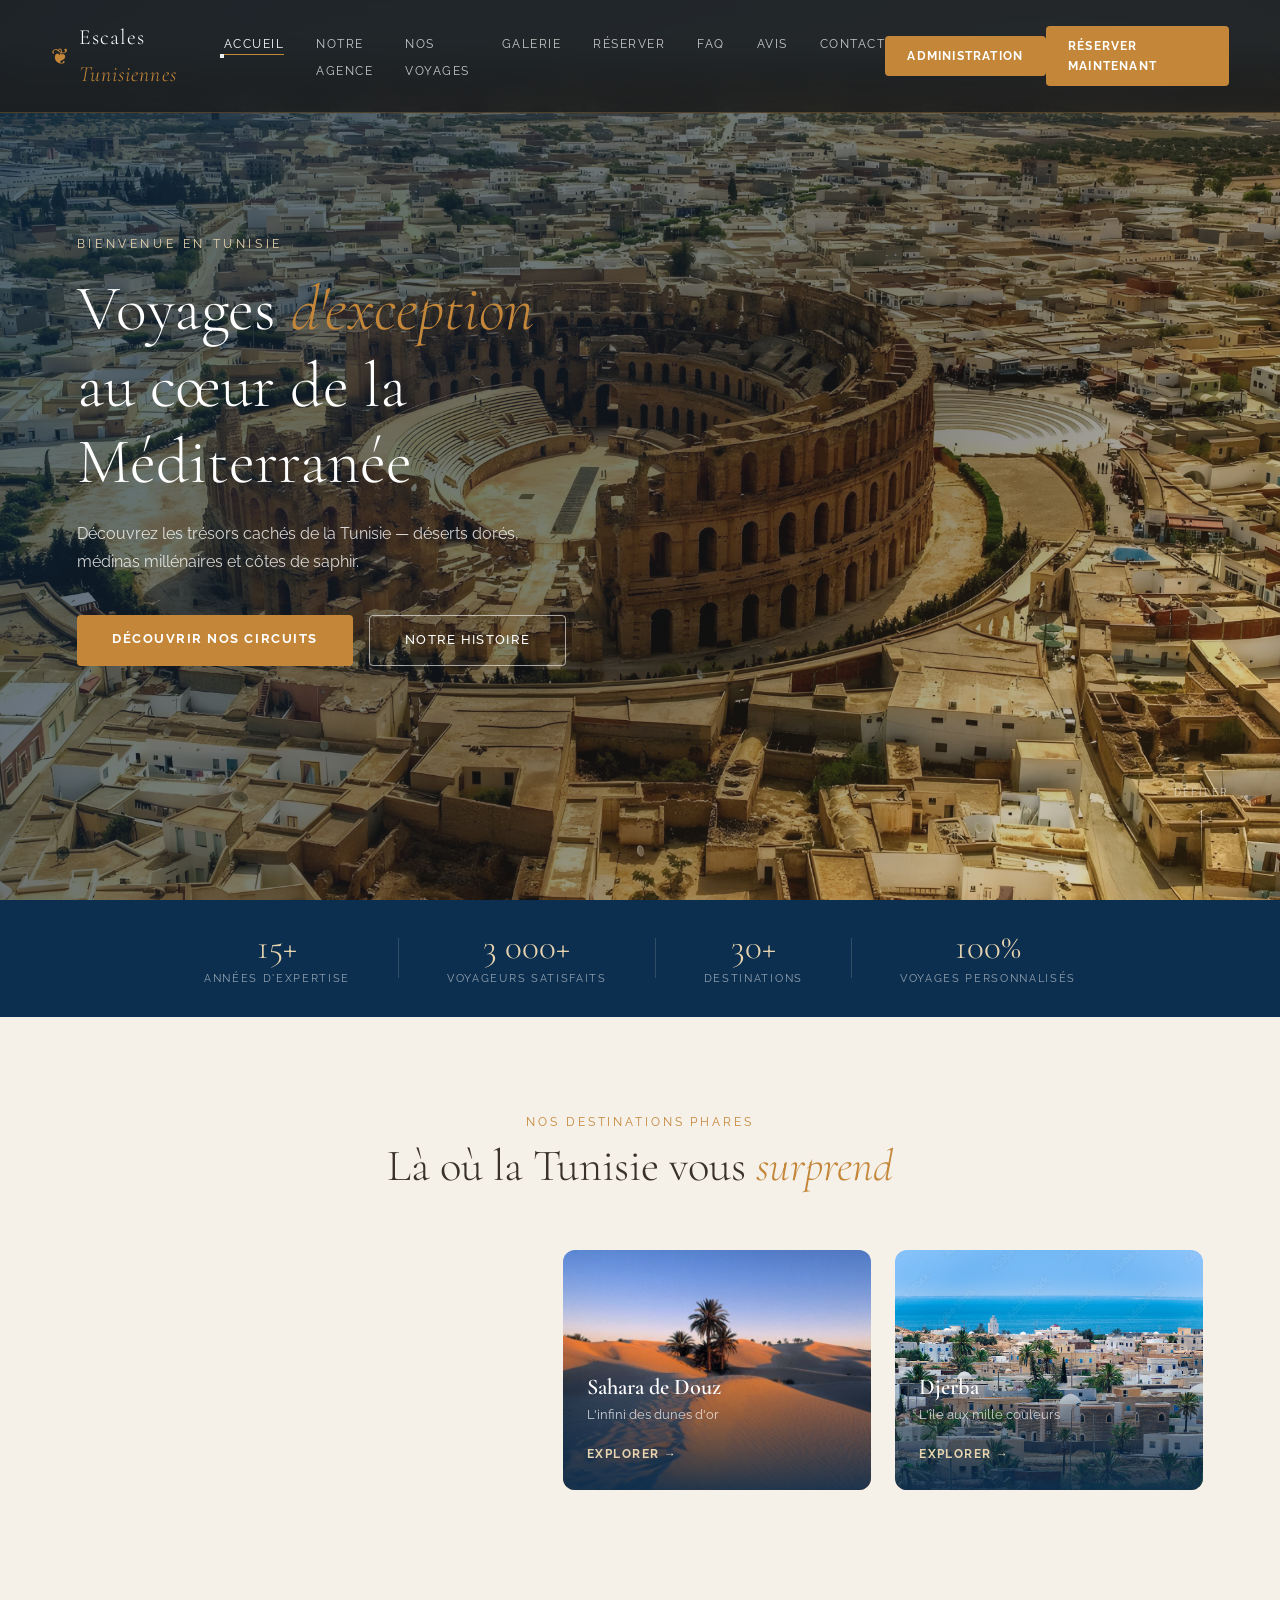
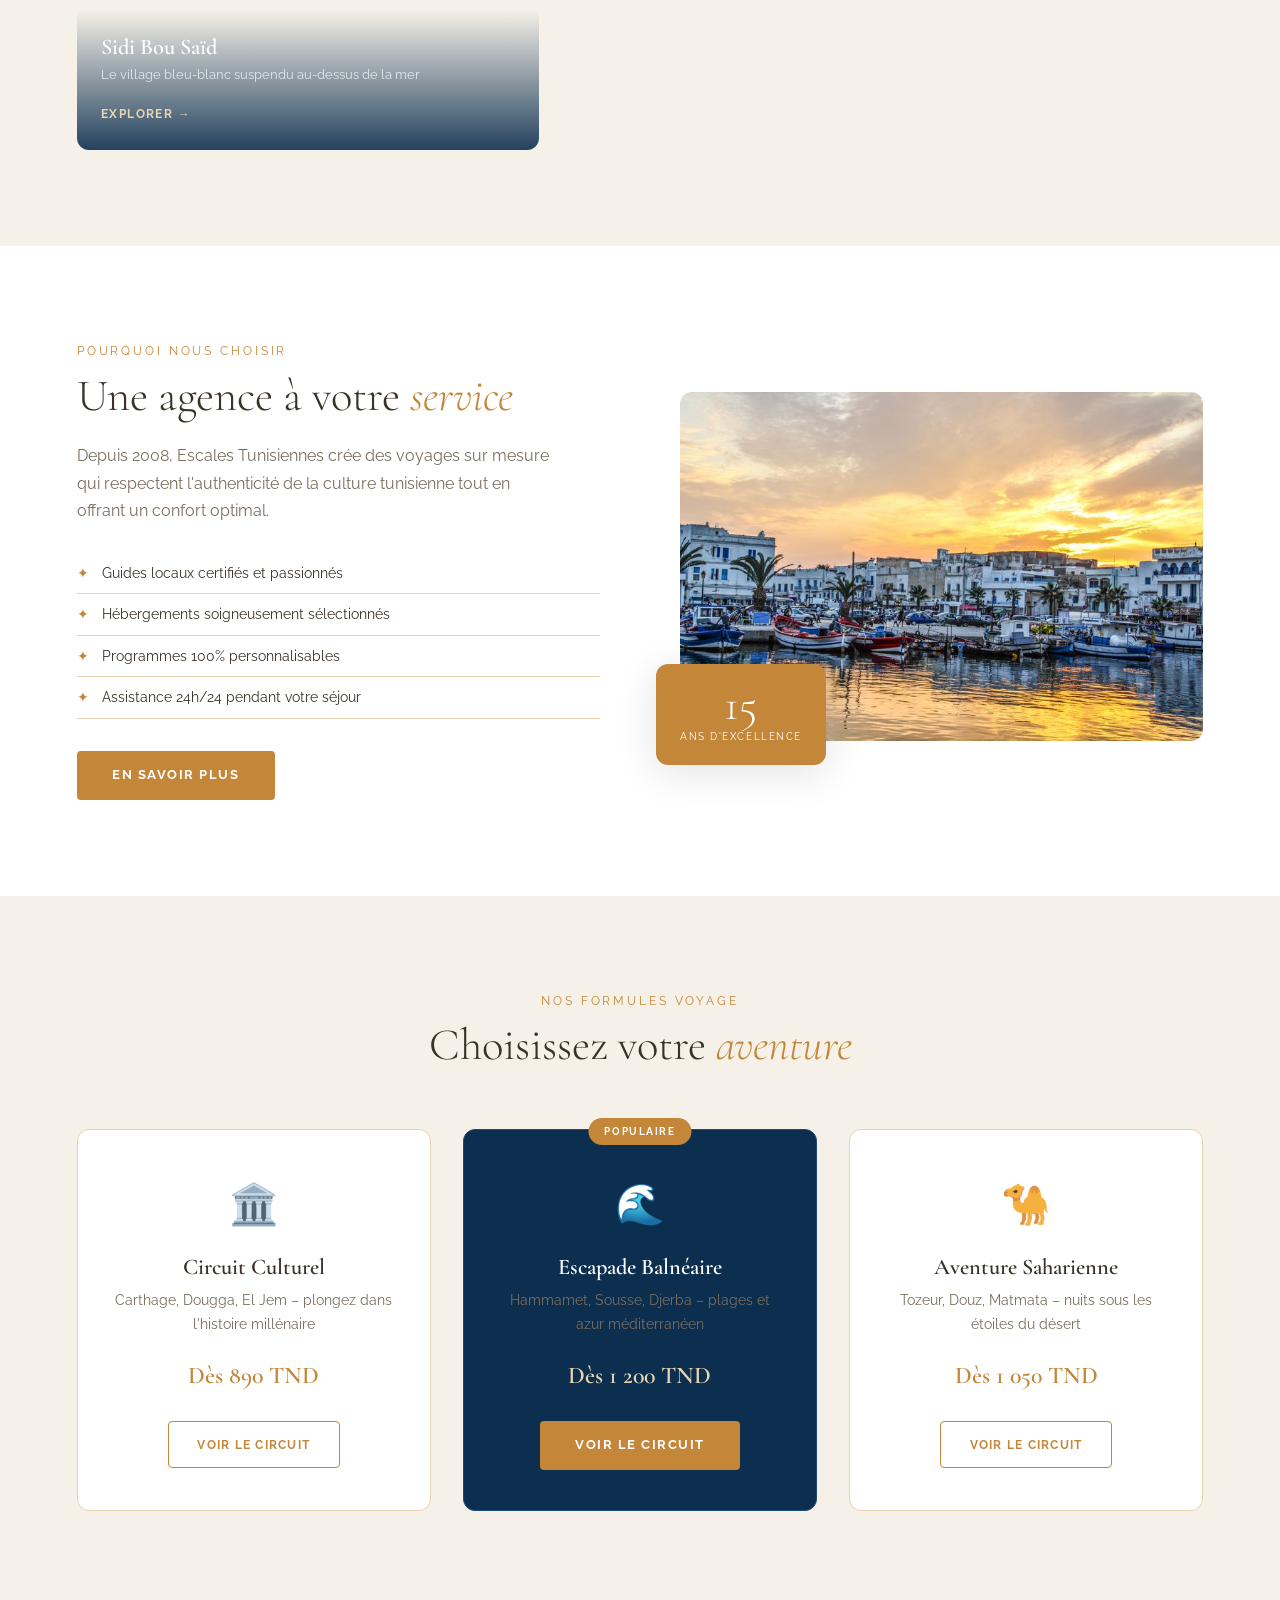
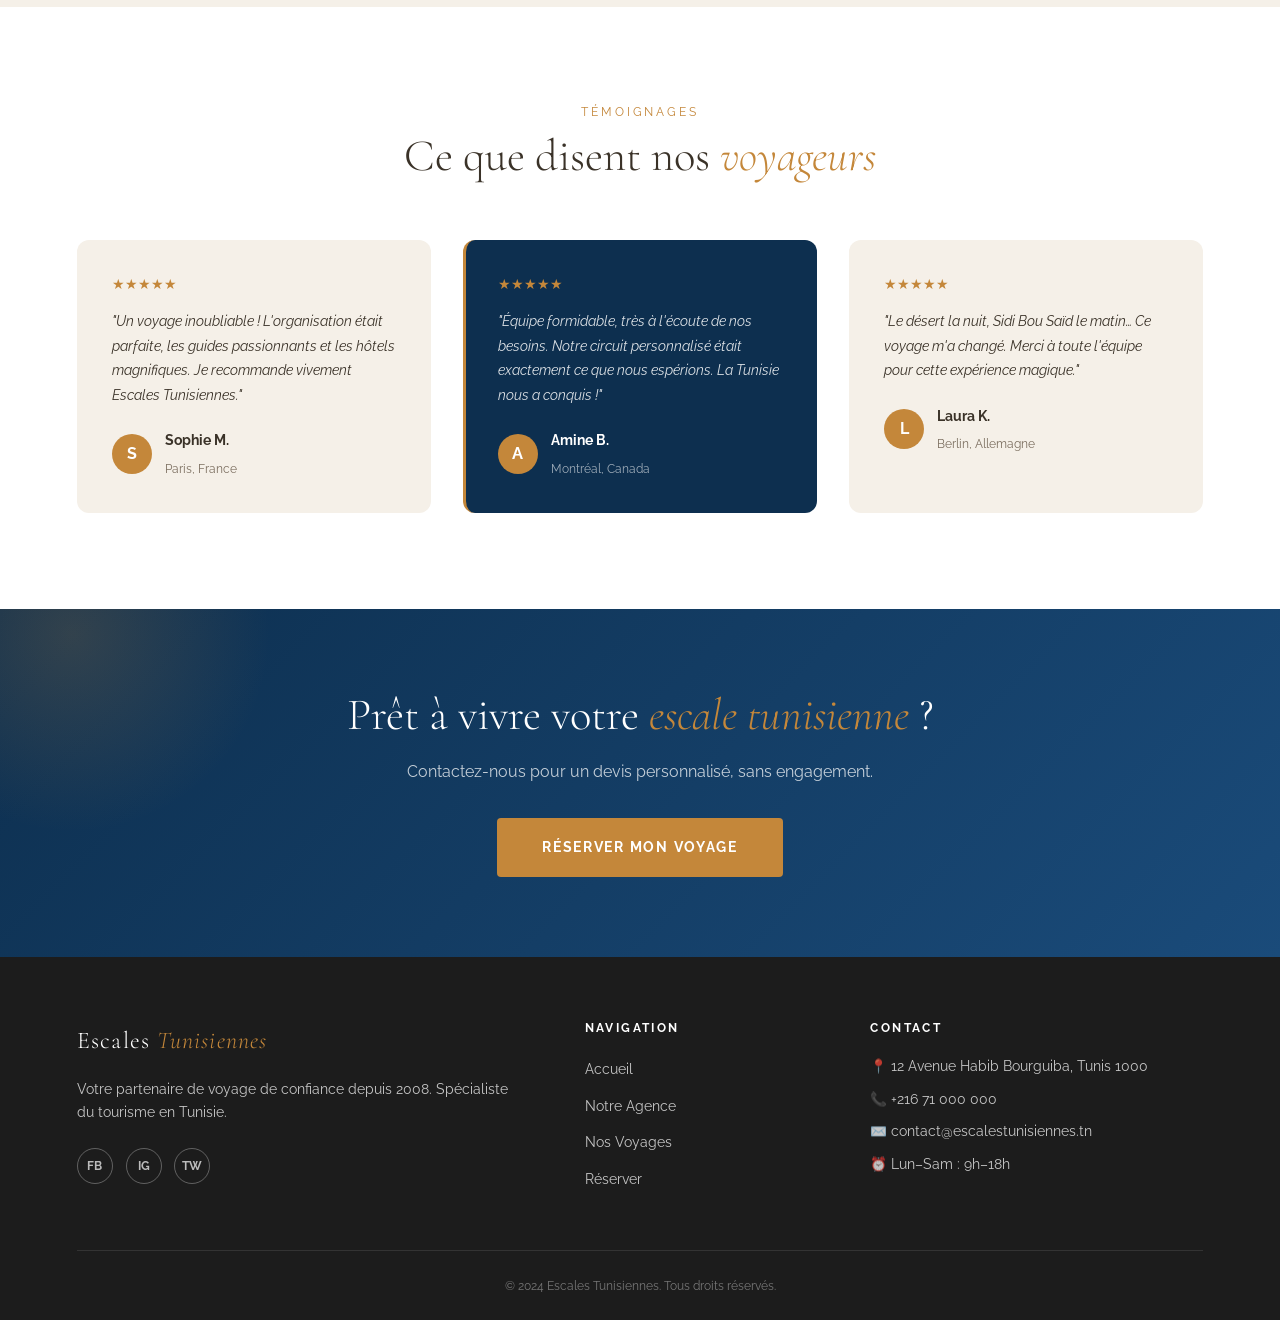
==== commit 3a26350f: "adding administration redirection + deleting fixing files" ====
--- a/index.html
+++ b/index.html
@@ -5,7 +5,17 @@
   <meta name="viewport" content="width=device-width, initial-scale=1.0"/>
   <title>Escales Tunisiennes – Agence de Voyage</title>
   <link rel="stylesheet" href="style.css" />
+  <link rel="icon" href="src/logo.jpg" type="image/jpg">
   <link href="https://fonts.googleapis.com/css2?family=Cormorant+Garamond:ital,wght@0,300;0,400;0,600;1,300;1,400&family=Raleway:wght@300;400;500;700&display=swap" rel="stylesheet"/>
+  <script>
+  window.__ow = window.__ow || {};
+  window.__ow.organizationId = "2ce7b16a-2623-4815-9249-afe4c98043c2";
+  window.__ow.integration_name = "manual_settings";
+  window.__ow.product_name = "openwidget";   
+  ;(function(n,t,c){function i(n){return e._h?e._h.apply(null,n):e._q.push(n)}var e={_q:[],_h:null,_v:"2.0",on:function(){i(["on",c.call(arguments)])},once:function(){i(["once",c.call(arguments)])},off:function(){i(["off",c.call(arguments)])},get:function(){if(!e._h)throw new Error("[OpenWidget] You can't use getters before load.");return i(["get",c.call(arguments)])},call:function(){i(["call",c.call(arguments)])},init:function(){var n=t.createElement("script");n.async=!0,n.type="text/javascript",n.src="https://cdn.openwidget.com/openwidget.js",t.head.appendChild(n)}};!n.__ow.asyncInit&&e.init(),n.OpenWidget=n.OpenWidget||e}(window,document,[].slice))
+</script>
+<noscript>You need to <a href="https://www.openwidget.com/enable-javascript" rel="noopener nofollow">enable JavaScript</a> to use the communication tool powered by <a href="https://www.openwidget.com/" rel="noopener nofollow" target="_blank">OpenWidget</a></noscript>
+<!-- End of OpenWidget code -->
 </head>
 <body>
 
@@ -30,6 +40,7 @@
       <li><a href="testimonials.html" >Avis</a></li>
       <li><a href="contact.html">Contact</a></li>
     </ul>
+    <a href="admin/login.php" class="nav-cta">Administration</a>
     <a href="order.html" class="nav-cta">Réserver maintenant</a>
   </nav>
 
--- a/style.css
+++ b/style.css
@@ -513,14 +513,7 @@
 .timeline { padding: 6rem 6%; background: var(--cream); }
 .timeline-title { text-align: center; margin-bottom: 4rem; }
 .timeline-items { position: relative; max-width: 700px; margin: 0 auto; }
-.timeline-items::before {
-  content: '';
-  position: absolute;
-  top: 0; bottom: 0;
-  left: 50%;
-  width: 1px;
-  background: var(--sand);
-}
+
 .tl-item {
   display: flex;
   gap: 2rem;
